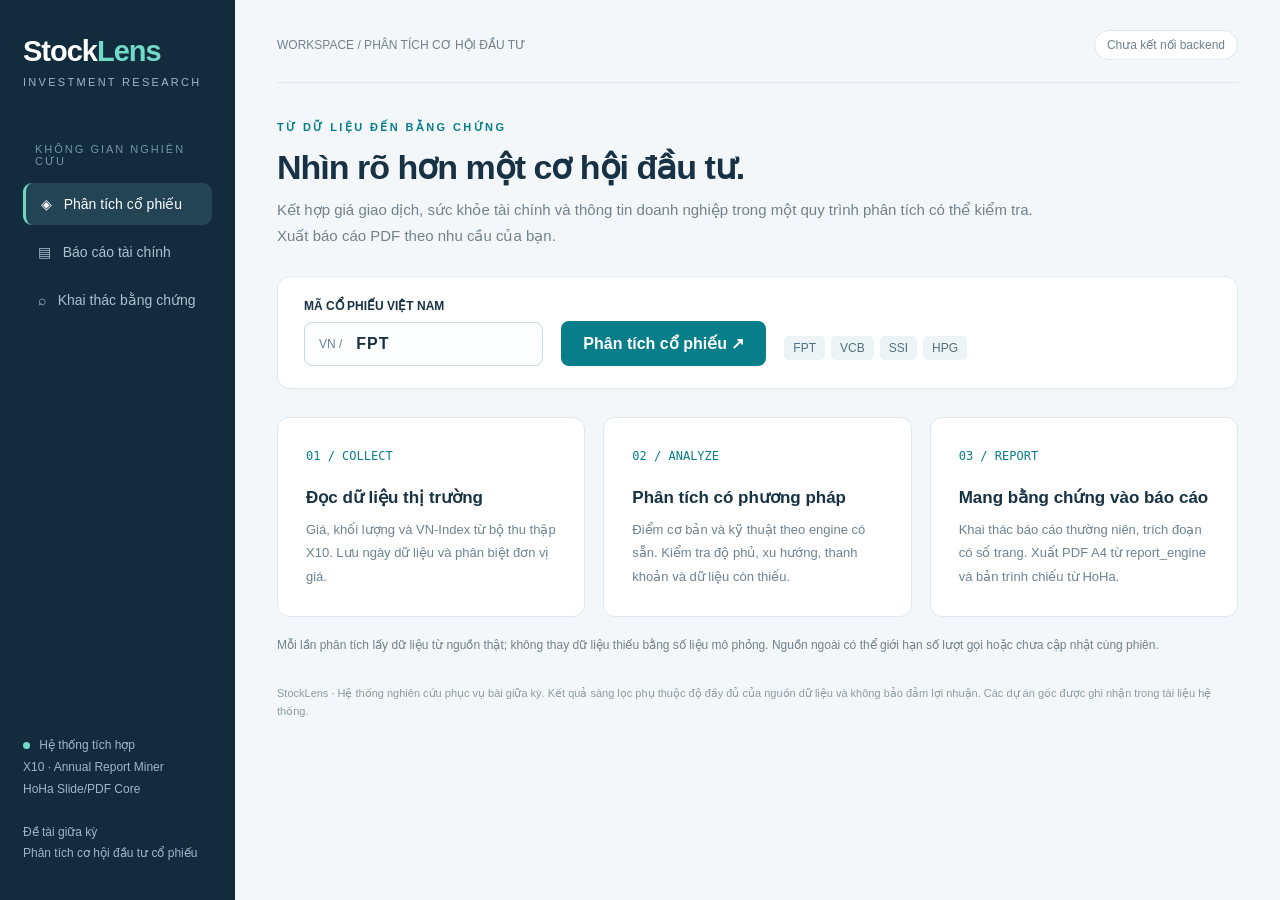
==== stocklens/static/index.html @ 8636d7fe "Build StockLens with verified data and A4 investment reports" ====
<!doctype html>
<html lang="vi">
<head><meta charset="utf-8"><meta name="viewport" content="width=device-width, initial-scale=1"><title>StockLens · Nghiên cứu cổ phiếu</title>
<style>
:root{--navy:#122c3e;--ink:#173244;--muted:#6e8290;--teal:#087e8b;--line:#dfe8ed;--bg:#f4f7f9}*{box-sizing:border-box}body{margin:0;background:var(--bg);color:var(--ink);font-family:Segoe UI,Arial,sans-serif}button,input,select{font:inherit}button,a{touch-action:manipulation}button{cursor:pointer}.shell{display:grid;grid-template-columns:235px 1fr;min-height:100vh}.sidebar{background:var(--navy);color:#fff;padding:35px 23px;display:flex;flex-direction:column}.brand{font-size:29px;font-weight:750;letter-spacing:-1px}.brand em{color:#70dac7;font-style:normal}.brand-sub{font-size:11px;letter-spacing:2.3px;color:#9fb7c4;margin-top:8px}.side-label{margin:55px 12px 15px;color:#7294a8;font-size:11px;letter-spacing:2px}.side-link{padding:13px 15px;border-radius:9px;font-size:14px;color:#abc1ce;margin-bottom:6px}.side-link.active{color:#fff;background:#224455;border-left:3px solid #70dac7}.side-bottom{margin-top:auto;padding-top:70px;font-size:12px;color:#9fb7c4;line-height:1.8}.dot{display:inline-block;width:7px;height:7px;border-radius:50%;background:#70dac7;margin-right:6px}main{padding:30px 42px 50px;max-width:1550px;width:100%}.topbar{display:flex;justify-content:space-between;align-items:center;font-size:12px;color:var(--muted);border-bottom:1px solid var(--line);padding-bottom:22px}.badge{padding:7px 12px;border-radius:30px;border:1px solid var(--line);background:white}.hero{margin:38px 0 28px}.eyebrow{text-transform:uppercase;color:var(--teal);font-size:11px;font-weight:700;letter-spacing:2.4px}.hero h1{font-size:34px;letter-spacing:-1px;margin:13px 0 10px}.hero p{font-size:15px;color:var(--muted);max-width:780px;line-height:1.7;margin:0}.search-panel{padding:22px 26px;background:#fff;border:1px solid var(--line);border-radius:13px;display:flex;gap:18px;align-items:end;box-shadow:0 3px 8px #16354804}label{font-size:12px;font-weight:600;display:block;margin-bottom:9px}.ticker-input{display:flex;align-items:center;border:1px solid #c9d8e1;border-radius:8px;padding-left:14px;background:#fcfdfe;max-width:340px}.ticker-input span{font-size:12px;color:var(--muted)}input[type=text]{outline:none;border:0;padding:12px 14px;background:transparent;width:100%;color:var(--ink)}#ticker{font-weight:650;text-transform:uppercase;letter-spacing:1px;width:200px}.primary{border:0;border-radius:8px;background:var(--teal);color:white;padding:13px 22px;font-weight:650}.primary:hover{background:#066672}.primary:disabled{opacity:.55;cursor:wait}.quick{display:flex;gap:6px;padding-bottom:6px;flex-wrap:wrap}.quick button{background:#edf4f5;border:0;border-radius:5px;padding:5px 9px;color:#50717f;font-size:12px}.message{margin:18px 0;padding:14px 18px;border-radius:9px;background:#e9f4f5;color:#28646d;font-size:14px;line-height:1.7;display:none}.message.error{background:#fff0ed;color:#9a4435}.empty{margin-top:28px;display:grid;grid-template-columns:repeat(3,1fr);gap:18px}.feature{background:white;border:1px solid var(--line);border-radius:12px;padding:28px}.feature .num{font-family:monospace;color:#087e8b;font-size:12px}.feature h3{margin:23px 0 10px;font-size:17px}.feature p{font-size:13px;color:var(--muted);line-height:1.8;margin:0}.empty-note{margin-top:18px;color:var(--muted);font-size:12px;line-height:1.7}.result{display:none}.stock-head{display:flex;justify-content:space-between;align-items:center;margin:28px 0 20px;gap:20px}.stock-name h2{margin:0 0 5px;font-size:27px}.stock-name p{margin:0;color:var(--muted);font-size:13px}.action{padding:9px 13px;background:#fff7e6;color:#95651b;border-radius:8px;font-weight:600;font-size:13px}.action.good{background:#e2f4ed;color:#207953}.metrics{display:grid;grid-template-columns:repeat(4,1fr);gap:16px}.metric{padding:20px 22px;background:white;border:1px solid var(--line);border-radius:11px}.metric label{color:var(--muted);font-weight:400}.metric strong{font-size:28px;font-weight:650}.metric small{display:block;margin-top:9px;font-size:11px;color:var(--muted)}.tabs{display:flex;gap:22px;border-bottom:1px solid var(--line);margin:25px 0 22px;overflow-x:auto}.tabs button{border:0;background:transparent;padding:14px 0;color:var(--muted);font-size:13px;white-space:nowrap;border-bottom:2px solid transparent}.tabs button.active{color:var(--teal);border-bottom-color:var(--teal);font-weight:650}.pane{display:none}.pane.active{display:block}.card{background:white;border:1px solid var(--line);border-radius:12px;padding:24px;margin-bottom:18px;overflow:auto}.card-head{display:flex;justify-content:space-between;align-items:start;gap:14px}.card h3{margin:0 0 7px;font-size:17px}.card p{color:var(--muted);line-height:1.8;font-size:13px}.small{font-size:12px;color:var(--muted)}#chart{margin-top:22px;min-height:260px}.two-col{display:grid;grid-template-columns:1fr 1fr;gap:18px}.facts{display:grid;grid-template-columns:1fr 1fr;gap:8px 22px}.fact{padding:11px 0;border-bottom:1px solid #edf1f4;display:flex;justify-content:space-between;gap:10px;font-size:13px}.fact span{color:var(--muted)}table{border-collapse:collapse;width:100%;font-size:13px;min-width:580px}th,td{padding:14px 12px;text-align:right;border-bottom:1px solid #e7eef1}th{background:#f3f7f8;color:var(--muted);font-weight:500}td:first-child,th:first-child{text-align:left}.warning-item{padding:10px 0;border-bottom:1px solid #eef1f4;font-size:13px;line-height:1.8;color:#8d6833}.export{margin-top:23px;padding:24px;background:var(--navy);color:white;border-radius:12px;display:flex;align-items:center;justify-content:space-between;gap:20px}.export h3{margin:0 0 7px;font-size:17px}.export p{margin:0;color:#a8bdc9;font-size:12px}.export-buttons{display:flex;gap:8px}.export a{border-radius:7px;padding:11px 15px;text-decoration:none;font-size:13px;font-weight:600;background:#70dac7;color:#143d41;white-space:nowrap}.export a.secondary{background:#25495d;color:#d7e9f0}.source{padding:13px 0;border-bottom:1px solid #edf1f4;font-size:13px;line-height:1.8}.source a,.news-item a{color:var(--teal);text-decoration:none}.news-item{padding:18px 0;border-bottom:1px solid var(--line)}.news-item h4{margin:0 0 8px;font-size:16px}.news-item p{margin:8px 0}.upload-row{display:flex;align-items:center;gap:15px;flex-wrap:wrap}.upload-row input[type=text]{border:1px solid var(--line);border-radius:7px;width:320px}.finding{border-left:3px solid #b5e3dd;background:#f3f9f8;padding:13px 18px;margin:12px 0;font-size:13px;line-height:1.7}.finding strong{color:var(--teal)}details{margin:15px 0;font-size:12px;color:var(--muted)}pre{white-space:pre-wrap;overflow-wrap:anywhere;font-size:11px;max-height:350px;overflow:auto}.export-settings{display:flex;gap:14px;align-items:center;flex-wrap:wrap;margin:18px 0;font-size:12px;color:var(--muted)}.export-settings input[type=text]{background:#fff;border:1px solid var(--line);border-radius:7px;max-width:380px}.export-settings label{display:flex;align-items:center;gap:5px;margin:0;font-weight:400}.foot{margin-top:28px;font-size:11px;color:#8a9ba6;line-height:1.7}
@media(max-width:1100px){.shell{grid-template-columns:180px 1fr}.sidebar{padding:30px 18px}main{padding:25px}.search-panel{flex-wrap:wrap}.metrics{grid-template-columns:repeat(2,1fr)}.empty{grid-template-columns:1fr}.feature{padding:20px}.feature h3{margin-top:10px}.export{flex-wrap:wrap}.quick{padding:0}}@media(max-width:700px){.shell{display:block}.sidebar{padding:18px 22px}.brand{font-size:24px}.brand-sub{margin-top:4px}.side-label,.side-link,.side-bottom{display:none}main{padding:22px 16px}.hero h1{font-size:27px}.hero{margin-top:25px}.two-col{grid-template-columns:1fr}.stock-head{align-items:start;flex-direction:column}.search-panel{padding:18px}.metric{padding:17px}.metric strong{font-size:23px}.card{padding:18px}.export-buttons{flex-wrap:wrap}.facts{grid-template-columns:1fr}.ticker-input,#ticker{width:100%;max-width:none}.search-panel>div:first-child{width:100%}.tabs{gap:19px}.topbar{font-size:11px}.badge{font-size:10px}}
</style></head>
<body><div class="shell"><aside class="sidebar"><div class="brand">Stock<em>Lens</em></div><div class="brand-sub">INVESTMENT RESEARCH</div><div class="side-label">KHÔNG GIAN NGHIÊN CỨU</div><div class="side-link active">◈ &nbsp; Phân tích cổ phiếu</div><div class="side-link">▤ &nbsp; Báo cáo tài chính</div><div class="side-link">⌕ &nbsp; Khai thác bằng chứng</div><div class="side-bottom"><span class="dot"></span> Hệ thống tích hợp<br>X10 · Annual Report Miner<br>HoHa Slide/PDF Core<br><br>Đề tài giữa kỳ<br>Phân tích cơ hội đầu tư cổ phiếu</div></aside>
<main><div class="topbar"><span>WORKSPACE / PHÂN TÍCH CƠ HỘI ĐẦU TƯ</span><span class="badge" id="health">Đang kiểm tra hệ thống…</span></div><div class="hero"><div class="eyebrow">Từ dữ liệu đến bằng chứng</div><h1>Nhìn rõ hơn một cơ hội đầu tư.</h1><p>Kết hợp giá giao dịch, sức khỏe tài chính và thông tin doanh nghiệp trong một quy trình phân tích có thể kiểm tra. Xuất báo cáo PDF theo nhu cầu của bạn.</p></div>
<form id="search" class="search-panel"><div><label for="ticker">MÃ CỔ PHIẾU VIỆT NAM</label><div class="ticker-input"><span>VN /</span><input id="ticker" type="text" value="FPT" maxlength="10" list="symbols" required autocomplete="off" aria-label="Mã cổ phiếu"></div></div><button class="primary" id="analyze" type="submit">Phân tích cổ phiếu ↗</button><div class="quick"><button type="button" data-ticker="FPT">FPT</button><button type="button" data-ticker="VCB">VCB</button><button type="button" data-ticker="SSI">SSI</button><button type="button" data-ticker="HPG">HPG</button></div></form><datalist id="symbols"></datalist>
<div id="message" class="message" role="status" aria-live="polite"></div>
<div class="card" id="history-card" style="margin-top:18px;display:none"><h3>Phân tích đã lưu</h3><div id="history-list"></div></div><div id="empty"><div class="empty"><div class="feature"><span class="num">01 / COLLECT</span><h3>Đọc dữ liệu thị trường</h3><p>Giá, khối lượng và VN-Index từ bộ thu thập X10. Lưu ngày dữ liệu và phân biệt đơn vị giá.</p></div><div class="feature"><span class="num">02 / ANALYZE</span><h3>Phân tích có phương pháp</h3><p>Điểm cơ bản và kỹ thuật theo engine có sẵn. Kiểm tra độ phủ, xu hướng, thanh khoản và dữ liệu còn thiếu.</p></div><div class="feature"><span class="num">03 / REPORT</span><h3>Mang bằng chứng vào báo cáo</h3><p>Khai thác báo cáo thường niên, trích đoạn có số trang. Xuất PDF A4 từ report_engine và bản trình chiếu từ HoHa.</p></div></div><div class="empty-note">Mỗi lần phân tích lấy dữ liệu từ nguồn thật; không thay dữ liệu thiếu bằng số liệu mô phỏng. Nguồn ngoài có thể giới hạn số lượt gọi hoặc chưa cập nhật cùng phiên.</div></div>
<section id="result" class="result"><div class="stock-head"><div class="stock-name"><h2 id="stock-name"></h2><p id="stock-meta"></p></div><div class="action" id="action"></div></div><div class="metrics"><div class="metric"><label>Giá đóng cửa</label><strong id="close"></strong><small id="price-date"></small></div><div class="metric"><label>Điểm tổng hợp</label><strong id="score"></strong><small>20% FA hiệu dụng + 80% TA</small></div><div class="metric"><label>Phân tích cơ bản</label><strong id="fa"></strong><small id="coverage"></small></div><div class="metric"><label>Phân tích kỹ thuật</label><strong id="ta"></strong><small id="ta-status"></small></div></div>
<nav class="tabs" aria-label="Phần phân tích"><button class="active" data-pane="overview">Tổng quan</button><button data-pane="financial">Tài chính</button><button data-pane="valuation">Định giá</button><button data-pane="news">Tin doanh nghiệp</button><button data-pane="mining">Báo cáo thường niên</button><button data-pane="sources">Nguồn & phương pháp</button></nav>
<div id="overview" class="pane active"><div class="card"><div class="card-head"><div><h3>Diễn biến giá cổ phiếu</h3><span class="small">Tối đa 250 phiên · Giá đóng cửa (VND/cổ phiếu)</span></div><span class="badge">DỮ LIỆU THỰC</span></div><div id="chart"></div></div><div class="two-col"><div class="card"><h3>Bằng chứng kỹ thuật</h3><div class="facts" id="technical"></div><p>Giá trị giao dịch là ước tính đóng cửa × khối lượng. Phân tích một mã chưa bao gồm xếp hạng Top 30 toàn thị trường.</p></div><div class="card"><h3>Chất lượng dữ liệu & rủi ro</h3><div id="warnings"></div><p id="decision"></p></div></div></div>
<div id="financial" class="pane"><div class="card"><h3>Báo cáo tài chính năm</h3><p>Đơn vị: tỷ đồng. Chỉ tiêu thiếu giữ nguyên “Chưa có”; cuối kỳ kế toán không đồng nghĩa ngày công bố.</p><div id="financial-table"></div></div><div class="card"><h3>Chỉ số chất lượng & an toàn</h3><div class="facts" id="ratios"></div></div></div>
<div id="valuation" class="pane"><div class="card"><h3>Định giá có đầu vào</h3><p id="valuation-note"></p><div id="valuation-table"></div><p id="peer-note"></p><p>P/E dùng LNST thuộc cổ đông mẹ bốn quý; P/B dùng vốn thuộc cổ đông mẹ. Chưa đủ dữ liệu so ngành để xuất giá mục tiêu.</p></div></div><div id="news" class="pane"><div class="card"><h3>Tin tức có nguồn và ngày xuất bản</h3><p>Chỉ hiển thị bài viết trong 90 ngày gần đây đã xác minh doanh nghiệp. Nội dung là trích đoạn, chưa tự động chấm tác động tích cực/tiêu cực.</p><div id="news-list"></div></div></div>
<div id="mining" class="pane"><div class="card"><h3>Danh mục báo cáo thường niên</h3><p>Catalog từ Annual Report Miner. Danh mục chưa có nghĩa đã tải hoặc đọc nội dung PDF.</p><div id="reports-list"></div></div><div class="card"><h3>Khai thác bằng chứng trong PDF</h3><p>Tải báo cáo doanh nghiệp lên để tìm từ khóa và trích đoạn theo số trang. PDF được xử lý trong bộ nhớ, tối đa 20 MB, 500 trang. PDF scan cần OCR.</p><form id="upload" class="upload-row"><input id="pdf-file" type="file" accept="application/pdf" required aria-label="Báo cáo PDF"><input id="keywords" type="text" value="rủi ro, dòng tiền, tăng trưởng" maxlength="1600" aria-label="Từ khóa, cách nhau bằng dấu phẩy"><button class="primary" id="mine-button" type="submit">Khai thác văn bản</button></form><div id="findings"></div></div></div>
<div id="sources" class="pane"><div class="card"><h3>Nguồn dữ liệu</h3><div id="source-list"></div><details><summary>Chi tiết trạng thái nguồn</summary><pre id="diagnostics"></pre></details></div><div class="card"><h3>Phương pháp sàng lọc</h3><p>Điểm = 20% FA hiệu dụng + 80% TA. FA hiệu dụng = 50 + (điểm FA − 50) × độ phủ; điều kiện loại trừ đưa FA hiệu dụng về 0. Chất lượng, tăng trưởng, định giá, an toàn có trọng số lần lượt 40%, 25%, 20%, 15%.</p><p>TA: động lượng 30 điểm; sức mạnh tương đối với VN-Index 25; xu hướng 25; breakout 15; khối lượng 5. Ngưỡng sàng lọc 60/100, thanh khoản ước tính từ 2 tỷ đồng/phiên và thị trường hỗ trợ.</p><p>StockLens chặn kết luận khi độ phủ FA thấp, giá quá cũ hoặc kỳ tài chính không phù hợp. Chưa đưa ra giá mục tiêu, xếp hạng toàn thị trường hay bằng chứng hiệu quả backtest.</p><details><summary>Thông số engine được sử dụng</summary><pre id="methodology"></pre></details></div></div>
<div class="export-settings"><input id="report-title" type="text" maxlength="100" value="Báo cáo phân tích cơ hội đầu tư" aria-label="Tiêu đề báo cáo"><label>Thời hạn <select id="report-horizon"><option value="short">Ngắn hạn</option><option value="medium" selected>Trung hạn</option><option value="long">Dài hạn</option></select></label><label>Phong cách <select id="report-risk"><option value="cautious">Thận trọng</option><option value="balanced" selected>Cân bằng</option><option value="active">Chủ động</option></select></label><label>Độ chi tiết <select id="report-depth"><option value="full">Đầy đủ / 10 trang</option><option value="short">Tóm tắt / 4 trang</option></select></label><label><input id="include-news" type="checkbox" checked> Kèm tin tức</label><label><input id="include-mining" type="checkbox" checked> Kèm khai thác PDF</label></div><div class="export"><div><h3>Báo cáo của bạn, sẵn sàng để trình bày.</h3><p>PDF A4 10 trang hoặc bản tóm tắt 4 trang · Biểu đồ, tài chính, nguồn và giới hạn dữ liệu trong cùng một PDF.</p></div><div class="export-buttons"><a id="preview" class="secondary" target="_blank" rel="noopener">Xem báo cáo</a><a id="slides" class="secondary" target="_blank" rel="noopener">Bản trình chiếu</a><a id="evidence" class="secondary">Dữ liệu JSON</a><a id="download">Tải PDF ↓</a></div></div></section><div class="foot">StockLens · Hệ thống nghiên cứu phục vụ bài giữa kỳ. Kết quả sàng lọc phụ thuộc độ đầy đủ của nguồn dữ liệu và không bảo đảm lợi nhuận. Các dự án gốc được ghi nhận trong tài liệu hệ thống.</div></main></div>
<script>
const $=id=>document.getElementById(id);let currentJob=null,bundle=null;
const n=(v,d=1)=>v===null||v===undefined?'Chưa có':Number(v).toLocaleString('vi-VN',{maximumFractionDigits:d});
const percent=v=>v===null||v===undefined?'Chưa có':n(v*100)+'%';
function message(text,error=false){$('message').textContent=text;$('message').className='message'+(error?' error':'');$('message').style.display='block'}
function element(tag,text,cls){const e=document.createElement(tag);if(text!==undefined)e.textContent=text;if(cls)e.className=cls;return e}
async function api(url,options){const res=await fetch(url,options);const data=await res.json();if(!res.ok)throw Error(typeof data.detail==='string'?data.detail:'Yêu cầu chưa hợp lệ.');return data}
function facts(id,rows){$(id).replaceChildren();for(const [name,val] of rows){const e=element('div',undefined,'fact');e.append(element('span',name),element('strong',val));$(id).append(e)}}
function links(){if(!currentJob)return;const q=new URLSearchParams({title:$('report-title').value,news:$('include-news').checked,mining:$('include-mining').checked,horizon:$('report-horizon').value,risk:$('report-risk').value,depth:$('report-depth').value});$('preview').href=`/api/jobs/${currentJob}/report?${q}`;$('download').href=`/api/jobs/${currentJob}/pdf?${q}`;$('evidence').href=`/api/jobs/${currentJob}/evidence`;$('slides').href=`/api/jobs/${currentJob}/slides`}
function safeLink(title,url){const a=element('a',title);try{const parsed=new URL(url);if(!['https:','http:'].includes(parsed.protocol))return element('span',title);a.href=parsed.href;a.target='_blank';a.rel='noopener noreferrer'}catch{return element('span',title)}return a}
function findings(result){const container=$('findings');container.append(element('h4',result.filename));container.append(element('p',`${result.pages} trang · ${result.text_pages} trang có văn bản · ${result.findings.length} kết quả lưu trong báo cáo`));if(result.warning)container.append(element('p',result.warning));for(const f of result.findings){const item=element('div',undefined,'finding');item.append(element('strong',`Trang ${f.page} / ${f.keyword}`),element('div',f.snippet));container.append(item)}if(!result.findings.length)container.append(element('p','Không tìm thấy từ khóa trong lớp văn bản PDF.'))}
async function render(data){bundle=data;const s=data.signal,c=data.company;$('empty').style.display='none';$('result').style.display='block';$('stock-name').textContent=data.ticker+' · '+(c.company_name||data.ticker);$('stock-meta').textContent=[c.exchange,c.industry,`Tạo lúc ${new Date(data.created_at).toLocaleString('vi-VN')}`].filter(Boolean).join(' / ');$('action').textContent=s.action_label||'Chưa đủ dữ liệu';$('action').className='action'+(s.final_action==='BUY'?' good':'');$('close').textContent=n(s.close,0);$('price-date').textContent='VND / cổ phiếu · Phiên '+(s.signal_date||'Chưa có');$('score').textContent=n(s.unified_score)+' / 100';$('fa').textContent=n(s.fa_score)+' / 100';$('coverage').textContent='Độ phủ dữ liệu: '+percent(s.fa_coverage);$('ta').textContent=n(s.ta_score)+' / 100';$('ta-status').textContent=s.ta_status==='READY'?'Đủ đầu vào kỹ thuật':'Cần kiểm tra dữ liệu';facts('technical',[['RSI(14)',n(data.research?.technical?.latest?.rsi14)],['MACD histogram / VND',n(data.research?.technical?.latest?.macd_hist)],['ATR(14) / VND',n(data.research?.technical?.latest?.atr14,0)],['MA20',n(s.ma20,0)],['MA50',n(s.ma50,0)],['MA200',n(s.ma200,0)],['Khối lượng',n(s.volume,0)],['Lợi suất 3 tháng',percent(s.return_3m)],['Lợi suất 6 tháng',percent(s.return_6m)],['Lợi suất 12 tháng',percent(s.return_12m)],['KL / TB20',n(s.volume_ratio,2)]]);facts('ratios',[['ROE',percent(s.roe)],['ROA',percent(s.roa)],['Biên lợi nhuận',percent(s.profit_margin)],['Tăng trưởng LN',percent(s.profit_growth)],['Nợ vay / VCSH',n(s.debt_equity,2)],['Thanh toán hiện hành',n(s.current_ratio,2)]]);$('warnings').replaceChildren(...(data.warnings.length?data.warnings:['Chưa ghi nhận cảnh báo bổ sung.']).map(w=>element('div',w,'warning-item')));const reasons={MARKET_DEFENSIVE:'VN-Index chưa ở trên MA50 của mô hình.',SCORE_BELOW_ENTRY:'Điểm chưa đạt ngưỡng 60/100.',ILLIQUID:'Thanh khoản chưa đạt ngưỡng của mô hình.',STALE_PRICE:'Phiên giá cần cập nhật.',MISSING_TA:'Chưa đủ đầu vào kỹ thuật.',FA_HARD_REJECT:'Cần kiểm tra điều kiện loại trừ tài chính.'};$('decision').textContent=(reasons[s.watch_reason]||s.action_label||'');$('news-list').replaceChildren();for(const item of data.news){const e=element('div',undefined,'news-item');const heading=element('h4');heading.append(safeLink(item.title,item.url));e.append(heading,element('span',item.published_date+' · '+item.source,'small'),element('p',(item.fact||'Chưa đủ nội dung để xác định tác động.')+' '+(item.impact||'Chưa rõ tác động.')));$('news-list').append(e)}if(!data.news.length)$('news-list').append(element('p','Chưa có bài viết gần đây vượt qua kiểm tra danh tính và ngày xuất bản.'));$('reports-list').replaceChildren(...data.reports.map(r=>element('div',`${r.year} · ${r.file_name} · ${r.source}`,'source')));if(!data.reports.length)$('reports-list').append(element('p','Chưa có báo cáo trong catalog cho mã này.'));$('source-list').replaceChildren();for(const src of data.sources){const e=element('div',undefined,'source');e.append(safeLink(src.name,src.url),element('div','Kỳ dữ liệu: '+src.as_of));$('source-list').append(e)}$('diagnostics').textContent=JSON.stringify(data.diagnostics,null,2);$('methodology').textContent=JSON.stringify(data.methodology,null,2);renderValuation(data);$('findings').replaceChildren();for(const item of data.mining)findings(item);links();const responses=await Promise.all([fetch(`/api/jobs/${currentJob}/chart`),api(`/api/jobs/${currentJob}/financial-table`)]);if(responses[0].ok)$('chart').innerHTML=await responses[0].text();const table=element('table');for(const [i,row] of responses[1].rows.entries()){const tr=element('tr');for(const cell of row)tr.append(element(i?'td':'th',cell));table.append(tr)}$('financial-table').replaceChildren(table)}
$('search').addEventListener('submit',async e=>{e.preventDefault();$('analyze').disabled=true;message('Đang chuẩn bị phân tích dữ liệu thực…');try{const response=await api('/api/analyze',{method:'POST',headers:{'Content-Type':'application/json'},body:JSON.stringify({ticker:$('ticker').value.trim()})});currentJob=response.job_id;for(;;){const job=await api(`/api/jobs/${currentJob}`);message(job.message);if(job.status==='error')throw Error(job.message);if(job.status==='done'){await render(job.data);history.replaceState(null,'','/?job='+currentJob);break}await new Promise(r=>setTimeout(r,1800))}}catch(err){message(err.message,true)}finally{$('analyze').disabled=false}});
document.querySelectorAll('[data-ticker]').forEach(b=>b.addEventListener('click',()=>{$('ticker').value=b.dataset.ticker;$('ticker').focus()}));document.querySelectorAll('[data-pane]').forEach(b=>b.addEventListener('click',()=>{document.querySelectorAll('[data-pane]').forEach(t=>t.classList.toggle('active',t===b));document.querySelectorAll('.pane').forEach(p=>p.classList.toggle('active',p.id===b.dataset.pane))}));['report-title','include-news','include-mining','report-horizon','report-risk','report-depth'].forEach(id=>$(id).addEventListener('input',links));$('upload').addEventListener('submit',async e=>{e.preventDefault();if(!currentJob)return;$('mine-button').disabled=true;message('Đang khai thác văn bản PDF…');try{const file=$('pdf-file').files[0];if(file.size>20*1024*1024)throw Error('PDF tối đa 20 MB.');const query=new URLSearchParams({keywords:$('keywords').value,filename:file.name});const result=await api(`/api/jobs/${currentJob}/mine?${query}`,{method:'POST',headers:{'Content-Type':'application/pdf'},body:file});findings(result);message('Đã thêm bằng chứng PDF vào báo cáo.')}catch(err){message(err.message,true)}finally{$('mine-button').disabled=false}});

function renderValuation(data){const val=data.research?.valuation;if(!val)return;$('valuation-note').textContent=`P/E lợi nhuận mẹ TTM: ${n(val.pe_reference,2)}×; P/B vốn mẹ: ${n(val.pb_reference,2)}×. ${val.note}`;$('peer-note').textContent=val.peer_note;const t=element('table');for(const [i,row] of [['Đầu vào','Giá trị','Kỳ / trạng thái'],['Cổ phiếu hiện hành',n(val.share_count,0),val.share_status],['LNST mẹ TTM / tỷ VND',n(val.parent_profit_ttm===null?null:val.parent_profit_ttm/1e9),val.ttm_periods.join(', ')],['Vốn thuộc cổ đông mẹ / tỷ VND',n(val.equity_parent===null?null:val.equity_parent/1e9),val.book_period],['EPS năm nguồn / VND',n(val.eps_annual_reported,0),val.period]].entries()){const tr=element('tr');for(const x of row)tr.append(element(i?'td':'th',x));t.append(tr)}$('valuation-table').replaceChildren(t)}
api('/api/symbols').then(items=>{if($('symbols'))$('symbols').replaceChildren(...items.map(x=>{const o=element('option');o.value=x.ticker;o.label=x.company_name;return o}))}).catch(()=>{});
api('/api/history').then(items=>{if(!items.length)return;$('history-card').style.display='block';for(const x of items){const a=element('a',`${x.ticker} · ${x.created_at.slice(0,10)}`,'badge');a.href='/?job='+encodeURIComponent(x.job_id);a.style.cssText='display:inline-block;margin:5px;text-decoration:none;color:var(--teal)';$('history-list').append(a)}}).catch(()=>{});

api('/api/health').then(data=>{const i=data.integrations;$('health').textContent=(i.x10_engine&&i.annual_report_miner&&i.hoha_renderer)?'● 3 module đã kết nối':'Cần kiểm tra đường dẫn module'}).catch(()=>{$('health').textContent='Chưa kết nối backend'});
const savedJob=new URLSearchParams(location.search).get('job');if(savedJob){currentJob=savedJob;api('/api/jobs/'+encodeURIComponent(savedJob)).then(async job=>{if(job.status==='done'){await render(job.data);message(job.data.restored_from_export?'Đang xem bản đã lưu; kiểm tra ngày dữ liệu trước khi sử dụng.':'Đã mở kết quả phân tích trong bộ nhớ.')}else{message(job.message)}}).catch(err=>message(err.message,true));
}
</script></body></html>
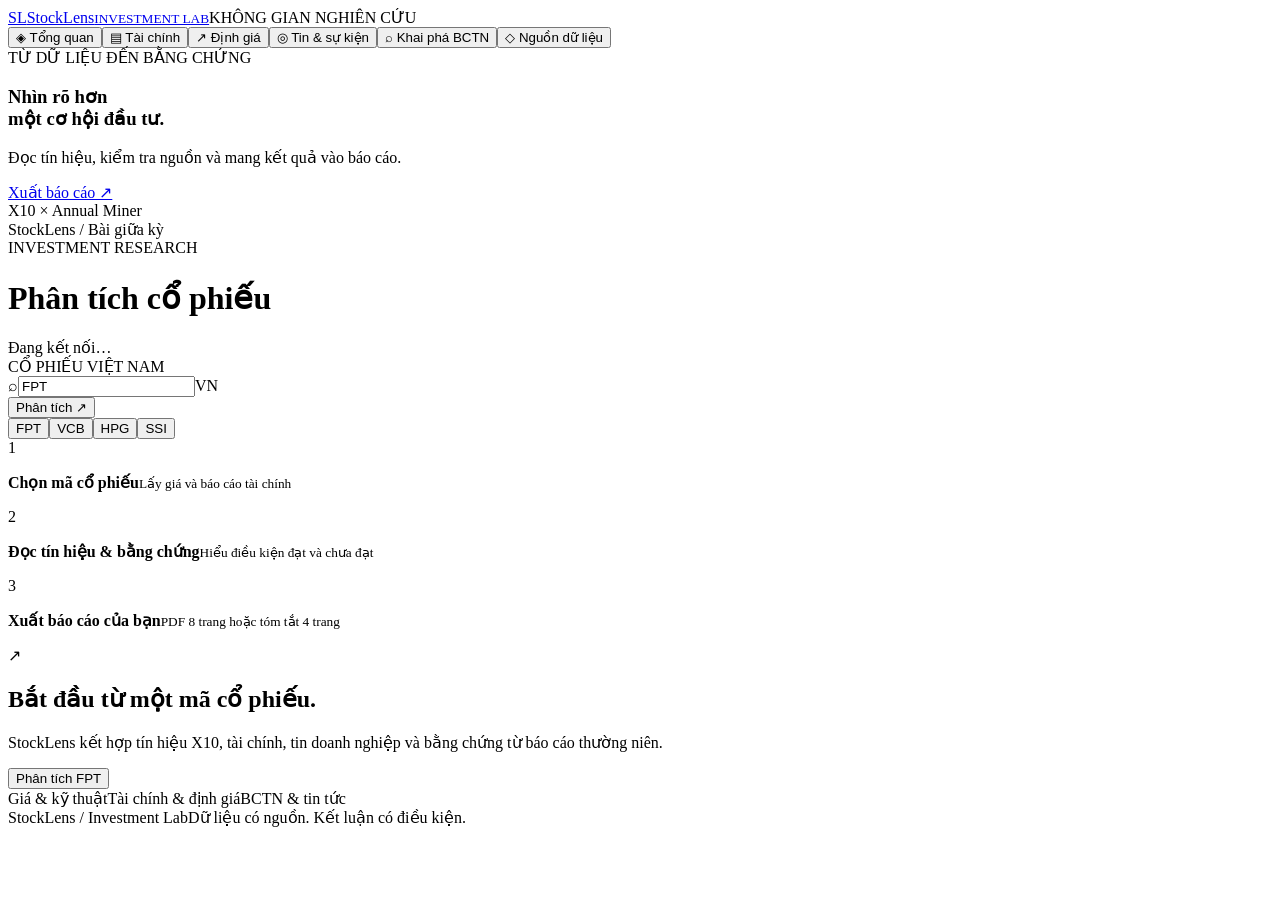
==== commit 0d7f0bfd: "Redesign web dashboard and add sourced company images to PDFs" ====
--- a/stocklens/static/index.html
+++ b/stocklens/static/index.html
@@ -1,43 +1,21 @@
-<!doctype html>
-<html lang="vi">
-<head><meta charset="utf-8"><meta name="viewport" content="width=device-width, initial-scale=1"><title>StockLens · Nghiên cứu cổ phiếu</title>
-<style>
-:root{--navy:#122c3e;--ink:#173244;--muted:#6e8290;--teal:#087e8b;--line:#dfe8ed;--bg:#f4f7f9}*{box-sizing:border-box}body{margin:0;background:var(--bg);color:var(--ink);font-family:Segoe UI,Arial,sans-serif}button,input,select{font:inherit}button,a{touch-action:manipulation}button{cursor:pointer}.shell{display:grid;grid-template-columns:235px 1fr;min-height:100vh}.sidebar{background:var(--navy);color:#fff;padding:35px 23px;display:flex;flex-direction:column}.brand{font-size:29px;font-weight:750;letter-spacing:-1px}.brand em{color:#70dac7;font-style:normal}.brand-sub{font-size:11px;letter-spacing:2.3px;color:#9fb7c4;margin-top:8px}.side-label{margin:55px 12px 15px;color:#7294a8;font-size:11px;letter-spacing:2px}.side-link{padding:13px 15px;border-radius:9px;font-size:14px;color:#abc1ce;margin-bottom:6px}.side-link.active{color:#fff;background:#224455;border-left:3px solid #70dac7}.side-bottom{margin-top:auto;padding-top:70px;font-size:12px;color:#9fb7c4;line-height:1.8}.dot{display:inline-block;width:7px;height:7px;border-radius:50%;background:#70dac7;margin-right:6px}main{padding:30px 42px 50px;max-width:1550px;width:100%}.topbar{display:flex;justify-content:space-between;align-items:center;font-size:12px;color:var(--muted);border-bottom:1px solid var(--line);padding-bottom:22px}.badge{padding:7px 12px;border-radius:30px;border:1px solid var(--line);background:white}.hero{margin:38px 0 28px}.eyebrow{text-transform:uppercase;color:var(--teal);font-size:11px;font-weight:700;letter-spacing:2.4px}.hero h1{font-size:34px;letter-spacing:-1px;margin:13px 0 10px}.hero p{font-size:15px;color:var(--muted);max-width:780px;line-height:1.7;margin:0}.search-panel{padding:22px 26px;background:#fff;border:1px solid var(--line);border-radius:13px;display:flex;gap:18px;align-items:end;box-shadow:0 3px 8px #16354804}label{font-size:12px;font-weight:600;display:block;margin-bottom:9px}.ticker-input{display:flex;align-items:center;border:1px solid #c9d8e1;border-radius:8px;padding-left:14px;background:#fcfdfe;max-width:340px}.ticker-input span{font-size:12px;color:var(--muted)}input[type=text]{outline:none;border:0;padding:12px 14px;background:transparent;width:100%;color:var(--ink)}#ticker{font-weight:650;text-transform:uppercase;letter-spacing:1px;width:200px}.primary{border:0;border-radius:8px;background:var(--teal);color:white;padding:13px 22px;font-weight:650}.primary:hover{background:#066672}.primary:disabled{opacity:.55;cursor:wait}.quick{display:flex;gap:6px;padding-bottom:6px;flex-wrap:wrap}.quick button{background:#edf4f5;border:0;border-radius:5px;padding:5px 9px;color:#50717f;font-size:12px}.message{margin:18px 0;padding:14px 18px;border-radius:9px;background:#e9f4f5;color:#28646d;font-size:14px;line-height:1.7;display:none}.message.error{background:#fff0ed;color:#9a4435}.empty{margin-top:28px;display:grid;grid-template-columns:repeat(3,1fr);gap:18px}.feature{background:white;border:1px solid var(--line);border-radius:12px;padding:28px}.feature .num{font-family:monospace;color:#087e8b;font-size:12px}.feature h3{margin:23px 0 10px;font-size:17px}.feature p{font-size:13px;color:var(--muted);line-height:1.8;margin:0}.empty-note{margin-top:18px;color:var(--muted);font-size:12px;line-height:1.7}.result{display:none}.stock-head{display:flex;justify-content:space-between;align-items:center;margin:28px 0 20px;gap:20px}.stock-name h2{margin:0 0 5px;font-size:27px}.stock-name p{margin:0;color:var(--muted);font-size:13px}.action{padding:9px 13px;background:#fff7e6;color:#95651b;border-radius:8px;font-weight:600;font-size:13px}.action.good{background:#e2f4ed;color:#207953}.metrics{display:grid;grid-template-columns:repeat(4,1fr);gap:16px}.metric{padding:20px 22px;background:white;border:1px solid var(--line);border-radius:11px}.metric label{color:var(--muted);font-weight:400}.metric strong{font-size:28px;font-weight:650}.metric small{display:block;margin-top:9px;font-size:11px;color:var(--muted)}.tabs{display:flex;gap:22px;border-bottom:1px solid var(--line);margin:25px 0 22px;overflow-x:auto}.tabs button{border:0;background:transparent;padding:14px 0;color:var(--muted);font-size:13px;white-space:nowrap;border-bottom:2px solid transparent}.tabs button.active{color:var(--teal);border-bottom-color:var(--teal);font-weight:650}.pane{display:none}.pane.active{display:block}.card{background:white;border:1px solid var(--line);border-radius:12px;padding:24px;margin-bottom:18px;overflow:auto}.card-head{display:flex;justify-content:space-between;align-items:start;gap:14px}.card h3{margin:0 0 7px;font-size:17px}.card p{color:var(--muted);line-height:1.8;font-size:13px}.small{font-size:12px;color:var(--muted)}#chart{margin-top:22px;min-height:260px}.two-col{display:grid;grid-template-columns:1fr 1fr;gap:18px}.facts{display:grid;grid-template-columns:1fr 1fr;gap:8px 22px}.fact{padding:11px 0;border-bottom:1px solid #edf1f4;display:flex;justify-content:space-between;gap:10px;font-size:13px}.fact span{color:var(--muted)}table{border-collapse:collapse;width:100%;font-size:13px;min-width:580px}th,td{padding:14px 12px;text-align:right;border-bottom:1px solid #e7eef1}th{background:#f3f7f8;color:var(--muted);font-weight:500}td:first-child,th:first-child{text-align:left}.warning-item{padding:10px 0;border-bottom:1px solid #eef1f4;font-size:13px;line-height:1.8;color:#8d6833}.export{margin-top:23px;padding:24px;background:var(--navy);color:white;border-radius:12px;display:flex;align-items:center;justify-content:space-between;gap:20px}.export h3{margin:0 0 7px;font-size:17px}.export p{margin:0;color:#a8bdc9;font-size:12px}.export-buttons{display:flex;gap:8px}.export a{border-radius:7px;padding:11px 15px;text-decoration:none;font-size:13px;font-weight:600;background:#70dac7;color:#143d41;white-space:nowrap}.export a.secondary{background:#25495d;color:#d7e9f0}.source{padding:13px 0;border-bottom:1px solid #edf1f4;font-size:13px;line-height:1.8}.source a,.news-item a{color:var(--teal);text-decoration:none}.news-item{padding:18px 0;border-bottom:1px solid var(--line)}.news-item h4{margin:0 0 8px;font-size:16px}.news-item p{margin:8px 0}.upload-row{display:flex;align-items:center;gap:15px;flex-wrap:wrap}.upload-row input[type=text]{border:1px solid var(--line);border-radius:7px;width:320px}.finding{border-left:3px solid #b5e3dd;background:#f3f9f8;padding:13px 18px;margin:12px 0;font-size:13px;line-height:1.7}.finding strong{color:var(--teal)}details{margin:15px 0;font-size:12px;color:var(--muted)}pre{white-space:pre-wrap;overflow-wrap:anywhere;font-size:11px;max-height:350px;overflow:auto}.export-settings{display:flex;gap:14px;align-items:center;flex-wrap:wrap;margin:18px 0;font-size:12px;color:var(--muted)}.export-settings input[type=text]{background:#fff;border:1px solid var(--line);border-radius:7px;max-width:380px}.export-settings label{display:flex;align-items:center;gap:5px;margin:0;font-weight:400}.foot{margin-top:28px;font-size:11px;color:#8a9ba6;line-height:1.7}
-@media(max-width:1100px){.shell{grid-template-columns:180px 1fr}.sidebar{padding:30px 18px}main{padding:25px}.search-panel{flex-wrap:wrap}.metrics{grid-template-columns:repeat(2,1fr)}.empty{grid-template-columns:1fr}.feature{padding:20px}.feature h3{margin-top:10px}.export{flex-wrap:wrap}.quick{padding:0}}@media(max-width:700px){.shell{display:block}.sidebar{padding:18px 22px}.brand{font-size:24px}.brand-sub{margin-top:4px}.side-label,.side-link,.side-bottom{display:none}main{padding:22px 16px}.hero h1{font-size:27px}.hero{margin-top:25px}.two-col{grid-template-columns:1fr}.stock-head{align-items:start;flex-direction:column}.search-panel{padding:18px}.metric{padding:17px}.metric strong{font-size:23px}.card{padding:18px}.export-buttons{flex-wrap:wrap}.facts{grid-template-columns:1fr}.ticker-input,#ticker{width:100%;max-width:none}.search-panel>div:first-child{width:100%}.tabs{gap:19px}.topbar{font-size:11px}.badge{font-size:10px}}
-</style></head>
-<body><div class="shell"><aside class="sidebar"><div class="brand">Stock<em>Lens</em></div><div class="brand-sub">INVESTMENT RESEARCH</div><div class="side-label">KHÔNG GIAN NGHIÊN CỨU</div><div class="side-link active">◈ &nbsp; Phân tích cổ phiếu</div><div class="side-link">▤ &nbsp; Báo cáo tài chính</div><div class="side-link">⌕ &nbsp; Khai thác bằng chứng</div><div class="side-bottom"><span class="dot"></span> Hệ thống tích hợp<br>X10 · Annual Report Miner<br>HoHa Slide/PDF Core<br><br>Đề tài giữa kỳ<br>Phân tích cơ hội đầu tư cổ phiếu</div></aside>
-<main><div class="topbar"><span>WORKSPACE / PHÂN TÍCH CƠ HỘI ĐẦU TƯ</span><span class="badge" id="health">Đang kiểm tra hệ thống…</span></div><div class="hero"><div class="eyebrow">Từ dữ liệu đến bằng chứng</div><h1>Nhìn rõ hơn một cơ hội đầu tư.</h1><p>Kết hợp giá giao dịch, sức khỏe tài chính và thông tin doanh nghiệp trong một quy trình phân tích có thể kiểm tra. Xuất báo cáo PDF theo nhu cầu của bạn.</p></div>
-<form id="search" class="search-panel"><div><label for="ticker">MÃ CỔ PHIẾU VIỆT NAM</label><div class="ticker-input"><span>VN /</span><input id="ticker" type="text" value="FPT" maxlength="10" list="symbols" required autocomplete="off" aria-label="Mã cổ phiếu"></div></div><button class="primary" id="analyze" type="submit">Phân tích cổ phiếu ↗</button><div class="quick"><button type="button" data-ticker="FPT">FPT</button><button type="button" data-ticker="VCB">VCB</button><button type="button" data-ticker="SSI">SSI</button><button type="button" data-ticker="HPG">HPG</button></div></form><datalist id="symbols"></datalist>
-<div id="message" class="message" role="status" aria-live="polite"></div>
-<div class="card" id="history-card" style="margin-top:18px;display:none"><h3>Phân tích đã lưu</h3><div id="history-list"></div></div><div id="empty"><div class="empty"><div class="feature"><span class="num">01 / COLLECT</span><h3>Đọc dữ liệu thị trường</h3><p>Giá, khối lượng và VN-Index từ bộ thu thập X10. Lưu ngày dữ liệu và phân biệt đơn vị giá.</p></div><div class="feature"><span class="num">02 / ANALYZE</span><h3>Phân tích có phương pháp</h3><p>Điểm cơ bản và kỹ thuật theo engine có sẵn. Kiểm tra độ phủ, xu hướng, thanh khoản và dữ liệu còn thiếu.</p></div><div class="feature"><span class="num">03 / REPORT</span><h3>Mang bằng chứng vào báo cáo</h3><p>Khai thác báo cáo thường niên, trích đoạn có số trang. Xuất PDF A4 từ report_engine và bản trình chiếu từ HoHa.</p></div></div><div class="empty-note">Mỗi lần phân tích lấy dữ liệu từ nguồn thật; không thay dữ liệu thiếu bằng số liệu mô phỏng. Nguồn ngoài có thể giới hạn số lượt gọi hoặc chưa cập nhật cùng phiên.</div></div>
-<section id="result" class="result"><div class="stock-head"><div class="stock-name"><h2 id="stock-name"></h2><p id="stock-meta"></p></div><div class="action" id="action"></div></div><div class="metrics"><div class="metric"><label>Giá đóng cửa</label><strong id="close"></strong><small id="price-date"></small></div><div class="metric"><label>Điểm tổng hợp</label><strong id="score"></strong><small>20% FA hiệu dụng + 80% TA</small></div><div class="metric"><label>Phân tích cơ bản</label><strong id="fa"></strong><small id="coverage"></small></div><div class="metric"><label>Phân tích kỹ thuật</label><strong id="ta"></strong><small id="ta-status"></small></div></div>
-<nav class="tabs" aria-label="Phần phân tích"><button class="active" data-pane="overview">Tổng quan</button><button data-pane="financial">Tài chính</button><button data-pane="valuation">Định giá</button><button data-pane="news">Tin doanh nghiệp</button><button data-pane="mining">Báo cáo thường niên</button><button data-pane="sources">Nguồn & phương pháp</button></nav>
-<div id="overview" class="pane active"><div class="card"><div class="card-head"><div><h3>Diễn biến giá cổ phiếu</h3><span class="small">Tối đa 250 phiên · Giá đóng cửa (VND/cổ phiếu)</span></div><span class="badge">DỮ LIỆU THỰC</span></div><div id="chart"></div></div><div class="two-col"><div class="card"><h3>Bằng chứng kỹ thuật</h3><div class="facts" id="technical"></div><p>Giá trị giao dịch là ước tính đóng cửa × khối lượng. Phân tích một mã chưa bao gồm xếp hạng Top 30 toàn thị trường.</p></div><div class="card"><h3>Chất lượng dữ liệu & rủi ro</h3><div id="warnings"></div><p id="decision"></p></div></div></div>
-<div id="financial" class="pane"><div class="card"><h3>Báo cáo tài chính năm</h3><p>Đơn vị: tỷ đồng. Chỉ tiêu thiếu giữ nguyên “Chưa có”; cuối kỳ kế toán không đồng nghĩa ngày công bố.</p><div id="financial-table"></div></div><div class="card"><h3>Chỉ số chất lượng & an toàn</h3><div class="facts" id="ratios"></div></div></div>
-<div id="valuation" class="pane"><div class="card"><h3>Định giá có đầu vào</h3><p id="valuation-note"></p><div id="valuation-table"></div><p id="peer-note"></p><p>P/E dùng LNST thuộc cổ đông mẹ bốn quý; P/B dùng vốn thuộc cổ đông mẹ. Chưa đủ dữ liệu so ngành để xuất giá mục tiêu.</p></div></div><div id="news" class="pane"><div class="card"><h3>Tin tức có nguồn và ngày xuất bản</h3><p>Chỉ hiển thị bài viết trong 90 ngày gần đây đã xác minh doanh nghiệp. Nội dung là trích đoạn, chưa tự động chấm tác động tích cực/tiêu cực.</p><div id="news-list"></div></div></div>
-<div id="mining" class="pane"><div class="card"><h3>Danh mục báo cáo thường niên</h3><p>Catalog từ Annual Report Miner. Danh mục chưa có nghĩa đã tải hoặc đọc nội dung PDF.</p><div id="reports-list"></div></div><div class="card"><h3>Khai thác bằng chứng trong PDF</h3><p>Tải báo cáo doanh nghiệp lên để tìm từ khóa và trích đoạn theo số trang. PDF được xử lý trong bộ nhớ, tối đa 20 MB, 500 trang. PDF scan cần OCR.</p><form id="upload" class="upload-row"><input id="pdf-file" type="file" accept="application/pdf" required aria-label="Báo cáo PDF"><input id="keywords" type="text" value="rủi ro, dòng tiền, tăng trưởng" maxlength="1600" aria-label="Từ khóa, cách nhau bằng dấu phẩy"><button class="primary" id="mine-button" type="submit">Khai thác văn bản</button></form><div id="findings"></div></div></div>
-<div id="sources" class="pane"><div class="card"><h3>Nguồn dữ liệu</h3><div id="source-list"></div><details><summary>Chi tiết trạng thái nguồn</summary><pre id="diagnostics"></pre></details></div><div class="card"><h3>Phương pháp sàng lọc</h3><p>Điểm = 20% FA hiệu dụng + 80% TA. FA hiệu dụng = 50 + (điểm FA − 50) × độ phủ; điều kiện loại trừ đưa FA hiệu dụng về 0. Chất lượng, tăng trưởng, định giá, an toàn có trọng số lần lượt 40%, 25%, 20%, 15%.</p><p>TA: động lượng 30 điểm; sức mạnh tương đối với VN-Index 25; xu hướng 25; breakout 15; khối lượng 5. Ngưỡng sàng lọc 60/100, thanh khoản ước tính từ 2 tỷ đồng/phiên và thị trường hỗ trợ.</p><p>StockLens chặn kết luận khi độ phủ FA thấp, giá quá cũ hoặc kỳ tài chính không phù hợp. Chưa đưa ra giá mục tiêu, xếp hạng toàn thị trường hay bằng chứng hiệu quả backtest.</p><details><summary>Thông số engine được sử dụng</summary><pre id="methodology"></pre></details></div></div>
-<div class="export-settings"><input id="report-title" type="text" maxlength="100" value="Báo cáo phân tích cơ hội đầu tư" aria-label="Tiêu đề báo cáo"><label>Thời hạn <select id="report-horizon"><option value="short">Ngắn hạn</option><option value="medium" selected>Trung hạn</option><option value="long">Dài hạn</option></select></label><label>Phong cách <select id="report-risk"><option value="cautious">Thận trọng</option><option value="balanced" selected>Cân bằng</option><option value="active">Chủ động</option></select></label><label>Độ chi tiết <select id="report-depth"><option value="full">Đầy đủ / 10 trang</option><option value="short">Tóm tắt / 4 trang</option></select></label><label><input id="include-news" type="checkbox" checked> Kèm tin tức</label><label><input id="include-mining" type="checkbox" checked> Kèm khai thác PDF</label></div><div class="export"><div><h3>Báo cáo của bạn, sẵn sàng để trình bày.</h3><p>PDF A4 10 trang hoặc bản tóm tắt 4 trang · Biểu đồ, tài chính, nguồn và giới hạn dữ liệu trong cùng một PDF.</p></div><div class="export-buttons"><a id="preview" class="secondary" target="_blank" rel="noopener">Xem báo cáo</a><a id="slides" class="secondary" target="_blank" rel="noopener">Bản trình chiếu</a><a id="evidence" class="secondary">Dữ liệu JSON</a><a id="download">Tải PDF ↓</a></div></div></section><div class="foot">StockLens · Hệ thống nghiên cứu phục vụ bài giữa kỳ. Kết quả sàng lọc phụ thuộc độ đầy đủ của nguồn dữ liệu và không bảo đảm lợi nhuận. Các dự án gốc được ghi nhận trong tài liệu hệ thống.</div></main></div>
-<script>
-const $=id=>document.getElementById(id);let currentJob=null,bundle=null;
-const n=(v,d=1)=>v===null||v===undefined?'Chưa có':Number(v).toLocaleString('vi-VN',{maximumFractionDigits:d});
-const percent=v=>v===null||v===undefined?'Chưa có':n(v*100)+'%';
-function message(text,error=false){$('message').textContent=text;$('message').className='message'+(error?' error':'');$('message').style.display='block'}
-function element(tag,text,cls){const e=document.createElement(tag);if(text!==undefined)e.textContent=text;if(cls)e.className=cls;return e}
-async function api(url,options){const res=await fetch(url,options);const data=await res.json();if(!res.ok)throw Error(typeof data.detail==='string'?data.detail:'Yêu cầu chưa hợp lệ.');return data}
-function facts(id,rows){$(id).replaceChildren();for(const [name,val] of rows){const e=element('div',undefined,'fact');e.append(element('span',name),element('strong',val));$(id).append(e)}}
-function links(){if(!currentJob)return;const q=new URLSearchParams({title:$('report-title').value,news:$('include-news').checked,mining:$('include-mining').checked,horizon:$('report-horizon').value,risk:$('report-risk').value,depth:$('report-depth').value});$('preview').href=`/api/jobs/${currentJob}/report?${q}`;$('download').href=`/api/jobs/${currentJob}/pdf?${q}`;$('evidence').href=`/api/jobs/${currentJob}/evidence`;$('slides').href=`/api/jobs/${currentJob}/slides`}
-function safeLink(title,url){const a=element('a',title);try{const parsed=new URL(url);if(!['https:','http:'].includes(parsed.protocol))return element('span',title);a.href=parsed.href;a.target='_blank';a.rel='noopener noreferrer'}catch{return element('span',title)}return a}
-function findings(result){const container=$('findings');container.append(element('h4',result.filename));container.append(element('p',`${result.pages} trang · ${result.text_pages} trang có văn bản · ${result.findings.length} kết quả lưu trong báo cáo`));if(result.warning)container.append(element('p',result.warning));for(const f of result.findings){const item=element('div',undefined,'finding');item.append(element('strong',`Trang ${f.page} / ${f.keyword}`),element('div',f.snippet));container.append(item)}if(!result.findings.length)container.append(element('p','Không tìm thấy từ khóa trong lớp văn bản PDF.'))}
-async function render(data){bundle=data;const s=data.signal,c=data.company;$('empty').style.display='none';$('result').style.display='block';$('stock-name').textContent=data.ticker+' · '+(c.company_name||data.ticker);$('stock-meta').textContent=[c.exchange,c.industry,`Tạo lúc ${new Date(data.created_at).toLocaleString('vi-VN')}`].filter(Boolean).join(' / ');$('action').textContent=s.action_label||'Chưa đủ dữ liệu';$('action').className='action'+(s.final_action==='BUY'?' good':'');$('close').textContent=n(s.close,0);$('price-date').textContent='VND / cổ phiếu · Phiên '+(s.signal_date||'Chưa có');$('score').textContent=n(s.unified_score)+' / 100';$('fa').textContent=n(s.fa_score)+' / 100';$('coverage').textContent='Độ phủ dữ liệu: '+percent(s.fa_coverage);$('ta').textContent=n(s.ta_score)+' / 100';$('ta-status').textContent=s.ta_status==='READY'?'Đủ đầu vào kỹ thuật':'Cần kiểm tra dữ liệu';facts('technical',[['RSI(14)',n(data.research?.technical?.latest?.rsi14)],['MACD histogram / VND',n(data.research?.technical?.latest?.macd_hist)],['ATR(14) / VND',n(data.research?.technical?.latest?.atr14,0)],['MA20',n(s.ma20,0)],['MA50',n(s.ma50,0)],['MA200',n(s.ma200,0)],['Khối lượng',n(s.volume,0)],['Lợi suất 3 tháng',percent(s.return_3m)],['Lợi suất 6 tháng',percent(s.return_6m)],['Lợi suất 12 tháng',percent(s.return_12m)],['KL / TB20',n(s.volume_ratio,2)]]);facts('ratios',[['ROE',percent(s.roe)],['ROA',percent(s.roa)],['Biên lợi nhuận',percent(s.profit_margin)],['Tăng trưởng LN',percent(s.profit_growth)],['Nợ vay / VCSH',n(s.debt_equity,2)],['Thanh toán hiện hành',n(s.current_ratio,2)]]);$('warnings').replaceChildren(...(data.warnings.length?data.warnings:['Chưa ghi nhận cảnh báo bổ sung.']).map(w=>element('div',w,'warning-item')));const reasons={MARKET_DEFENSIVE:'VN-Index chưa ở trên MA50 của mô hình.',SCORE_BELOW_ENTRY:'Điểm chưa đạt ngưỡng 60/100.',ILLIQUID:'Thanh khoản chưa đạt ngưỡng của mô hình.',STALE_PRICE:'Phiên giá cần cập nhật.',MISSING_TA:'Chưa đủ đầu vào kỹ thuật.',FA_HARD_REJECT:'Cần kiểm tra điều kiện loại trừ tài chính.'};$('decision').textContent=(reasons[s.watch_reason]||s.action_label||'');$('news-list').replaceChildren();for(const item of data.news){const e=element('div',undefined,'news-item');const heading=element('h4');heading.append(safeLink(item.title,item.url));e.append(heading,element('span',item.published_date+' · '+item.source,'small'),element('p',(item.fact||'Chưa đủ nội dung để xác định tác động.')+' '+(item.impact||'Chưa rõ tác động.')));$('news-list').append(e)}if(!data.news.length)$('news-list').append(element('p','Chưa có bài viết gần đây vượt qua kiểm tra danh tính và ngày xuất bản.'));$('reports-list').replaceChildren(...data.reports.map(r=>element('div',`${r.year} · ${r.file_name} · ${r.source}`,'source')));if(!data.reports.length)$('reports-list').append(element('p','Chưa có báo cáo trong catalog cho mã này.'));$('source-list').replaceChildren();for(const src of data.sources){const e=element('div',undefined,'source');e.append(safeLink(src.name,src.url),element('div','Kỳ dữ liệu: '+src.as_of));$('source-list').append(e)}$('diagnostics').textContent=JSON.stringify(data.diagnostics,null,2);$('methodology').textContent=JSON.stringify(data.methodology,null,2);renderValuation(data);$('findings').replaceChildren();for(const item of data.mining)findings(item);links();const responses=await Promise.all([fetch(`/api/jobs/${currentJob}/chart`),api(`/api/jobs/${currentJob}/financial-table`)]);if(responses[0].ok)$('chart').innerHTML=await responses[0].text();const table=element('table');for(const [i,row] of responses[1].rows.entries()){const tr=element('tr');for(const cell of row)tr.append(element(i?'td':'th',cell));table.append(tr)}$('financial-table').replaceChildren(table)}
-$('search').addEventListener('submit',async e=>{e.preventDefault();$('analyze').disabled=true;message('Đang chuẩn bị phân tích dữ liệu thực…');try{const response=await api('/api/analyze',{method:'POST',headers:{'Content-Type':'application/json'},body:JSON.stringify({ticker:$('ticker').value.trim()})});currentJob=response.job_id;for(;;){const job=await api(`/api/jobs/${currentJob}`);message(job.message);if(job.status==='error')throw Error(job.message);if(job.status==='done'){await render(job.data);history.replaceState(null,'','/?job='+currentJob);break}await new Promise(r=>setTimeout(r,1800))}}catch(err){message(err.message,true)}finally{$('analyze').disabled=false}});
-document.querySelectorAll('[data-ticker]').forEach(b=>b.addEventListener('click',()=>{$('ticker').value=b.dataset.ticker;$('ticker').focus()}));document.querySelectorAll('[data-pane]').forEach(b=>b.addEventListener('click',()=>{document.querySelectorAll('[data-pane]').forEach(t=>t.classList.toggle('active',t===b));document.querySelectorAll('.pane').forEach(p=>p.classList.toggle('active',p.id===b.dataset.pane))}));['report-title','include-news','include-mining','report-horizon','report-risk','report-depth'].forEach(id=>$(id).addEventListener('input',links));$('upload').addEventListener('submit',async e=>{e.preventDefault();if(!currentJob)return;$('mine-button').disabled=true;message('Đang khai thác văn bản PDF…');try{const file=$('pdf-file').files[0];if(file.size>20*1024*1024)throw Error('PDF tối đa 20 MB.');const query=new URLSearchParams({keywords:$('keywords').value,filename:file.name});const result=await api(`/api/jobs/${currentJob}/mine?${query}`,{method:'POST',headers:{'Content-Type':'application/pdf'},body:file});findings(result);message('Đã thêm bằng chứng PDF vào báo cáo.')}catch(err){message(err.message,true)}finally{$('mine-button').disabled=false}});
-
-function renderValuation(data){const val=data.research?.valuation;if(!val)return;$('valuation-note').textContent=`P/E lợi nhuận mẹ TTM: ${n(val.pe_reference,2)}×; P/B vốn mẹ: ${n(val.pb_reference,2)}×. ${val.note}`;$('peer-note').textContent=val.peer_note;const t=element('table');for(const [i,row] of [['Đầu vào','Giá trị','Kỳ / trạng thái'],['Cổ phiếu hiện hành',n(val.share_count,0),val.share_status],['LNST mẹ TTM / tỷ VND',n(val.parent_profit_ttm===null?null:val.parent_profit_ttm/1e9),val.ttm_periods.join(', ')],['Vốn thuộc cổ đông mẹ / tỷ VND',n(val.equity_parent===null?null:val.equity_parent/1e9),val.book_period],['EPS năm nguồn / VND',n(val.eps_annual_reported,0),val.period]].entries()){const tr=element('tr');for(const x of row)tr.append(element(i?'td':'th',x));t.append(tr)}$('valuation-table').replaceChildren(t)}
-api('/api/symbols').then(items=>{if($('symbols'))$('symbols').replaceChildren(...items.map(x=>{const o=element('option');o.value=x.ticker;o.label=x.company_name;return o}))}).catch(()=>{});
-api('/api/history').then(items=>{if(!items.length)return;$('history-card').style.display='block';for(const x of items){const a=element('a',`${x.ticker} · ${x.created_at.slice(0,10)}`,'badge');a.href='/?job='+encodeURIComponent(x.job_id);a.style.cssText='display:inline-block;margin:5px;text-decoration:none;color:var(--teal)';$('history-list').append(a)}}).catch(()=>{});
-
-api('/api/health').then(data=>{const i=data.integrations;$('health').textContent=(i.x10_engine&&i.annual_report_miner&&i.hoha_renderer)?'● 3 module đã kết nối':'Cần kiểm tra đường dẫn module'}).catch(()=>{$('health').textContent='Chưa kết nối backend'});
-const savedJob=new URLSearchParams(location.search).get('job');if(savedJob){currentJob=savedJob;api('/api/jobs/'+encodeURIComponent(savedJob)).then(async job=>{if(job.status==='done'){await render(job.data);message(job.data.restored_from_export?'Đang xem bản đã lưu; kiểm tra ngày dữ liệu trước khi sử dụng.':'Đã mở kết quả phân tích trong bộ nhớ.')}else{message(job.message)}}).catch(err=>message(err.message,true));
-}
-</script></body></html>
+<!doctype html><html lang="vi"><head><meta charset="utf-8"><meta name="viewport" content="width=device-width,initial-scale=1"><title>StockLens — Investment Lab</title><link rel="stylesheet" href="/static/app.css"></head><body>
+<div class="app-shell"><aside class="sidebar"><a class="brand" href="/"><span class="brand-mark">SL</span><span>StockLens<small>INVESTMENT LAB</small></span></a><span class="nav-caption">KHÔNG GIAN NGHIÊN CỨU</span><nav aria-label="Điều hướng"><button class="side-link active" data-pane="overview"><span>◈</span> Tổng quan</button><button class="side-link" data-pane="financial"><span>▤</span> Tài chính</button><button class="side-link" data-pane="valuation"><span>↗</span> Định giá</button><button class="side-link" data-pane="news"><span>◎</span> Tin & sự kiện</button><button class="side-link" data-pane="mining"><span>⌕</span> Khai phá BCTN</button><button class="side-link" data-pane="sources"><span>◇</span> Nguồn dữ liệu</button></nav><div class="sidebar-tip"><span class="tiny-label">TỪ DỮ LIỆU ĐẾN BẰNG CHỨNG</span><h3>Nhìn rõ hơn<br>một cơ hội đầu tư.</h3><p>Đọc tín hiệu, kiểm tra nguồn và mang kết quả vào báo cáo.</p><a href="#report-settings">Xuất báo cáo ↗</a></div><div class="sidebar-foot">X10 × Annual Miner<br>StockLens / Bài giữa kỳ</div></aside>
+<main><header class="workspace-top"><div><span class="eyebrow">INVESTMENT RESEARCH</span><h1>Phân tích cổ phiếu</h1></div><span id="health" class="status-chip">Đang kết nối…</span></header>
+<form id="search" class="search-panel"><label for="ticker" class="search-label">CỔ PHIẾU VIỆT NAM</label><div class="search-box"><span class="search-icon">⌕</span><input id="ticker" list="symbols" value="FPT" maxlength="10" required autocomplete="off" aria-label="Mã cổ phiếu"><span class="exchange-mark">VN</span></div><button id="analyze" class="button pink" type="submit">Phân tích ↗</button><div class="quick"><button type="button" data-ticker="FPT">FPT</button><button type="button" data-ticker="VCB">VCB</button><button type="button" data-ticker="HPG">HPG</button><button type="button" data-ticker="SSI">SSI</button></div></form><datalist id="symbols"></datalist>
+<div class="guide"><div><span class="step pink">1</span><p><b>Chọn mã cổ phiếu</b><small>Lấy giá và báo cáo tài chính</small></p></div><div><span class="step cyan">2</span><p><b>Đọc tín hiệu & bằng chứng</b><small>Hiểu điều kiện đạt và chưa đạt</small></p></div><div><span class="step lime">3</span><p><b>Xuất báo cáo của bạn</b><small>PDF 8 trang hoặc tóm tắt 4 trang</small></p></div></div>
+<div id="message" class="message" role="status" aria-live="polite"></div><div id="history-card" class="history-strip" hidden><span>Đã lưu gần đây</span><div id="history-list"></div></div>
+<section id="empty" class="empty-state"><span class="empty-icon">↗</span><h2>Bắt đầu từ một mã cổ phiếu.</h2><p>StockLens kết hợp tín hiệu X10, tài chính, tin doanh nghiệp và bằng chứng từ báo cáo thường niên.</p><button class="button lime" id="start-fpt" type="button">Phân tích FPT</button><div class="empty-tags"><span>Giá & kỹ thuật</span><span>Tài chính & định giá</span><span>BCTN & tin tức</span></div></section>
+<section id="result" hidden><div class="result-heading"><div><span id="data-state" class="eyebrow">KẾT QUẢ PHÂN TÍCH</span><p id="stock-meta"></p></div><a class="text-link" href="#report-settings">Báo cáo của tôi ↓</a></div>
+<div id="overview" class="pane active"><div class="hero-grid"><article class="market-card"><div class="stock-title-row"><div class="stock-identity"><div id="company-logo" class="company-logo" hidden></div><div><h2 id="stock-name"></h2><p id="company-name"></p><span id="action" class="signal"></span></div></div><div class="market-price"><span>GIÁ ĐÓNG CỬA / VND</span><strong id="close"></strong><small id="price-date"></small></div></div><div class="chart-toolbar"><div class="range-buttons" role="group" aria-label="Khoảng thời gian biểu đồ"><button data-range="21">1T</button><button data-range="63">3T</button><button class="active" data-range="126">6T</button><button data-range="252">1N</button></div><div class="chart-legend"><span><i class="price-dot"></i> Giá</span><span><i class="ma50-dot"></i> MA50</span><span><i class="ma200-dot"></i> MA200</span></div></div><div id="chart" class="stock-chart" aria-label="Biểu đồ giá và khối lượng"></div><div class="return-strip"><div>3 tháng <b id="return-3m"></b></div><div>6 tháng <b id="return-6m"></b></div><div>12 tháng <b id="return-12m"></b></div></div><p class="chart-caption">Giá theo chuỗi điều chỉnh nguồn. Lợi suất theo mốc lịch của X10.</p></article>
+<article class="card conclusion-card"><span class="eyebrow">KẾT LUẬN CỦA HỆ THỐNG</span><h2 id="conclusion-title"></h2><p id="decision"></p><div id="gate-list" class="gate-list"></div><div class="mini-score"><div id="score-ring" class="score-ring"><b id="score-ring-value"></b></div><div><b>Điểm thống nhất</b><p>20% FA hiệu dụng + 80% TA</p><small>Ngưỡng sàng lọc: 60 / 100</small></div></div><div class="impact-note" id="next-watch"></div><p class="small">Điểm sàng lọc không phải xác suất lợi nhuận. HOLD/EXIT cần thông tin vị thế.</p></article></div>
+<div class="metrics"><div class="metric purple"><span>Phân tích cơ bản / FA</span><strong id="fa"></strong><small id="coverage"></small></div><div class="metric cyan"><span>Phân tích kỹ thuật / TA</span><strong id="ta"></strong><small id="ta-status"></small></div><div class="metric lime"><span>Điểm thống nhất</span><strong id="score"></strong><small>FA thu hẹp theo độ phủ dữ liệu</small></div><div class="metric yellow"><span>Thanh khoản TB20</span><strong id="liquidity"></strong><small>Tỷ VND / phiên, giá × khối lượng</small></div></div>
+<div class="section-heading"><div><span class="eyebrow">PHƯƠNG PHÁP X10</span><h2>Điều kiện kỹ thuật hiện tại</h2></div><span class="pill" id="conditions-count"></span></div><div class="card table-wrap" id="conditions-table"></div>
+<div class="two-col"><article class="card"><h3>Chỉ báo bổ sung</h3><div id="technical" class="facts"></div><p class="small">RSI, MACD và ATR bổ sung góc nhìn, không tự cộng vào điểm TA.</p></article><article class="card"><h3>Chất lượng dữ liệu & điều cần kiểm tra</h3><div id="warnings"></div><details><summary>Dữ liệu còn thiếu</summary><ul id="missing-data"></ul></details></article></div>
+<div class="section-heading"><div><span class="eyebrow">BỐI CẢNH DOANH NGHIỆP</span><h2>Hình ảnh & nhận diện</h2></div><span class="small">Ảnh minh họa có nguồn</span></div><div id="image-gallery" class="image-gallery"></div></div>
+<div id="financial" class="pane"><div class="section-heading"><div><span class="eyebrow">FINANCIAL PERFORMANCE</span><h2>Tài chính doanh nghiệp</h2></div><span id="finance-period" class="pill"></span></div><div class="card"><h3>Báo cáo tài chính năm</h3><p class="small">Tỷ VND. LNST hợp nhất và LNST cổ đông mẹ tách riêng; cuối kỳ khác ngày công bố.</p><div id="financial-table" class="table-wrap"></div></div><div class="card"><h3>Sinh lời, tăng trưởng & an toàn</h3><div id="ratios" class="facts"></div></div><div class="card"><h3>Nhóm điểm FA của X10</h3><div id="fa-groups" class="fa-groups"></div><p class="small">Định giá hiện tại dùng để trình bày; không chèn vào FA khi thiếu dữ liệu lịch sử tương ứng.</p></div></div>
+<div id="valuation" class="pane"><div class="section-heading"><div><span class="eyebrow">RELATIVE VALUATION</span><h2>Định giá có đầu vào</h2></div></div><div id="valuation-kpis" class="metrics three"></div><div class="card"><h3>Tỷ số tham khảo</h3><p id="valuation-note"></p><div id="valuation-table" class="table-wrap"></div><p id="peer-note" class="small"></p></div><div class="card"><h3>Nhóm so sánh X10</h3><div id="relative-summary"></div><div id="relative-chart"></div><p id="relative-note" class="small"></p></div></div>
+<div id="news" class="pane"><div class="section-heading"><div><span class="eyebrow">NEWS & CORPORATE EVENTS</span><h2>Tin doanh nghiệp & sự kiện</h2></div></div><div id="news-list" class="news-grid"></div><div class="card"><h3>Sự kiện doanh nghiệp</h3><div id="actions-table" class="table-wrap"></div><p class="small">Bản ghi nguồn chưa tự xác minh mọi đơn vị/tỷ lệ; không dùng ngầm để điều chỉnh giá.</p></div></div>
+<div id="mining" class="pane"><div class="section-heading"><div><span class="eyebrow">ANNUAL REPORT INSIGHTS</span><h2>Từ báo cáo đến bằng chứng</h2></div></div><div id="findings"></div><div class="card upload-card"><span class="eyebrow">KHAI PHÁ THÊM PDF</span><h3>Chọn báo cáo và nhóm từ khóa của bạn.</h3><p class="small">PDF tối đa 20 MB / 500 trang. Chỉ khai phá lớp văn bản; trang ảnh cần OCR.</p><form id="upload"><div class="upload-controls"><input id="pdf-file" type="file" accept="application/pdf" required aria-label="Báo cáo PDF"><label>Nhóm từ khóa<select id="keyword-group"><option value="mixed">Tổng hợp</option><option value="esg">ESG & bền vững</option><option value="governance">Quản trị</option><option value="digital">Chuyển đổi số</option><option value="risk">Rủi ro</option></select></label></div><div class="keyword-row"><input id="keywords" value="rủi ro, quản trị, chuyển đổi số, phát triển bền vững" maxlength="1600" required aria-label="Từ khóa cách nhau bằng dấu phẩy"><button id="mine-button" class="button pink" type="submit">Khai phá PDF ↗</button></div></form></div><div class="card"><h3>Danh mục báo cáo thường niên</h3><p class="small">Catalog chưa có nghĩa đã tải hoặc đọc nội dung tài liệu.</p><div id="reports-list"></div></div></div>
+<div id="sources" class="pane"><div class="section-heading"><div><span class="eyebrow">TRACEABLE RESEARCH</span><h2>Nguồn & phương pháp</h2></div></div><div class="card"><h3>Nguồn số liệu</h3><div id="source-list"></div><details><summary>Chi tiết trạng thái nguồn</summary><pre id="diagnostics"></pre></details></div><div class="card"><h3>Cách tính tín hiệu</h3><p>FA hiệu dụng = 50 + (FA − 50) × độ phủ; bị loại thì 0. Điểm = 20% FA hiệu dụng + 80% TA. FA gồm Quality/Growth/Value/Safety với trọng số 40/25/20/15%.</p><p>TA: Momentum 30, Relative Strength 25, Trend 25, Breakout 15, Volume 5. Ngưỡng sàng lọc 60, thanh khoản ước tính tối thiểu 2 tỷ VND/phiên và thị trường hỗ trợ.</p><p class="small">Ngân hàng cần chỉ tiêu ngành đã kiểm chứng. Một mã chưa bao gồm xếp hạng toàn thị trường; chưa có giá mục tiêu hay bằng chứng backtest riêng.</p><details><summary>Thông số chiến lược</summary><pre id="methodology"></pre></details></div><div class="card"><h3>Nguồn hình ảnh</h3><div id="image-sources"></div></div></div>
+<section id="report-settings" class="report-studio"><div class="studio-head"><div><span class="eyebrow">REPORT STUDIO</span><h2>Báo cáo của bạn.<br>Sẵn sàng để trình bày.</h2><p>8 module: tín hiệu, kỹ thuật, tài chính, sức khỏe, BCTN, định giá, sự kiện và kết luận.</p></div><span class="report-mark">PDF<br><b>08</b></span></div><div class="export-settings"><label>Tiêu đề<input id="report-title" maxlength="100" value="Báo cáo phân tích cơ hội đầu tư"></label><label>Thời hạn<select id="report-horizon"><option value="short">Ngắn hạn</option><option value="medium" selected>Trung hạn</option><option value="long">Dài hạn</option></select></label><label>Phong cách<select id="report-risk"><option value="cautious">Thận trọng</option><option value="balanced" selected>Cân bằng</option><option value="active">Chủ động</option></select></label><label>Độ chi tiết<select id="report-depth"><option value="full">Đầy đủ / 8 trang</option><option value="short">Tóm tắt / 4 trang</option></select></label></div><div class="studio-bottom"><div class="include-options"><label><input id="include-news" type="checkbox" checked> Tin tức</label><label><input id="include-mining" type="checkbox" checked> Bằng chứng PDF</label><label><input id="include-images" type="checkbox" checked> Hình ảnh</label></div><div class="export-buttons"><a id="preview" class="button white" target="_blank" rel="noopener">Xem báo cáo</a><a id="evidence" class="button ghost">JSON</a><a id="slides" class="button ghost" target="_blank" rel="noopener">Trình chiếu</a><a id="download" class="button lime">Tải PDF ↓</a></div></div></section></section>
+<footer class="app-footer"><span>StockLens / Investment Lab</span><span>Dữ liệu có nguồn. Kết luận có điều kiện.</span></footer></main></div><script src="/static/app.js"></script></body></html>
